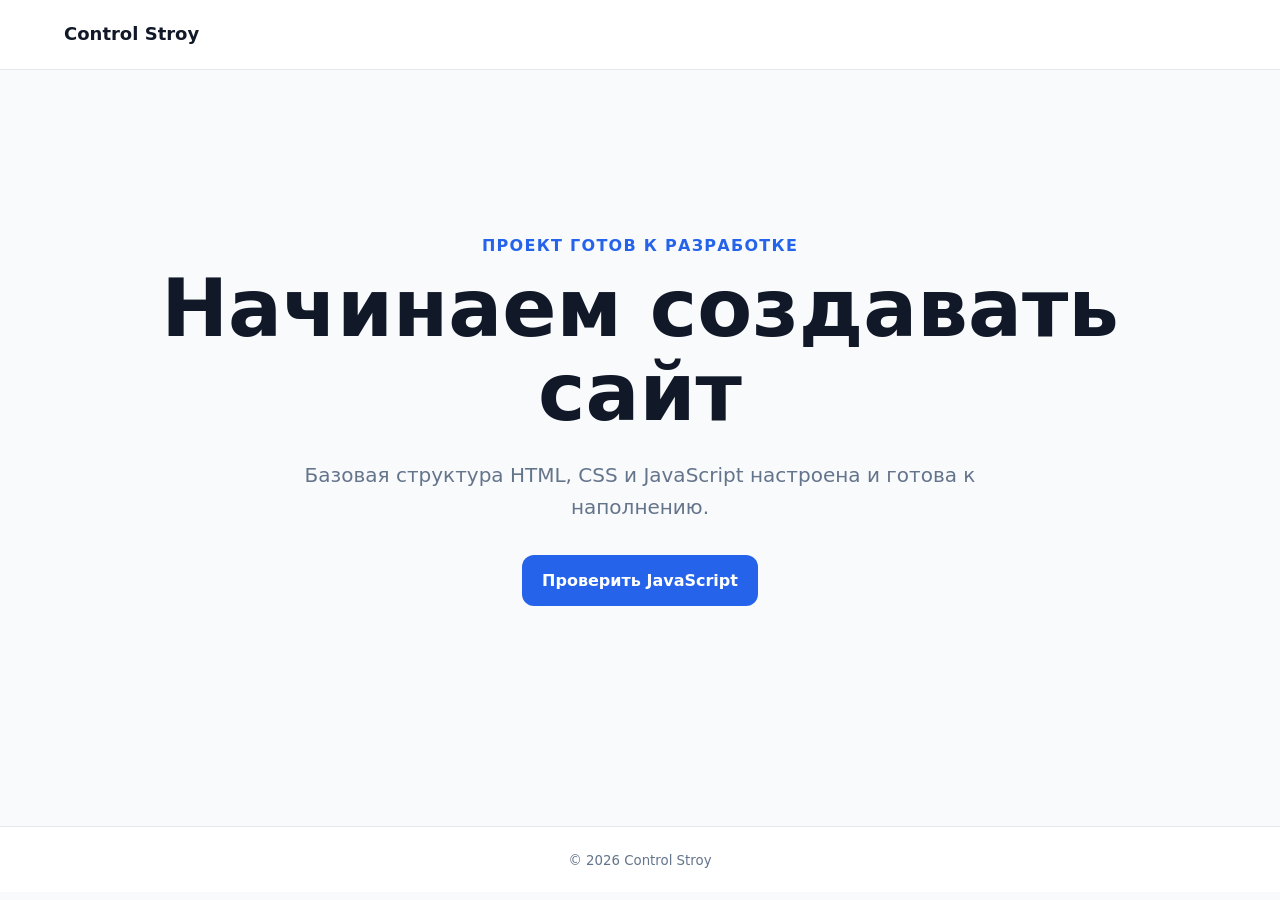
==== index.html @ c68ab1ec "zzz" ====
<!doctype html>
<html lang="ru">
  <head>
    <meta charset="UTF-8">
    <meta name="viewport" content="width=device-width, initial-scale=1.0">
    <meta name="description" content="Стартовая страница проекта Control Stroy">
    <meta name="theme-color" content="#111827">
    <title>Control Stroy</title>
    <link rel="icon" href="/assets/images/favicon.svg" type="image/svg+xml">
    <link rel="stylesheet" href="/assets/css/style.css">
    <script src="/assets/js/main.js" defer></script>
  </head>
  <body>
    <header class="site-header">
      <div class="container">
        <a class="logo" href="/" aria-label="Control Stroy — главная">Control Stroy</a>
      </div>
    </header>

    <main>
      <section class="hero">
        <div class="container">
          <p class="eyebrow">Проект готов к разработке</p>
          <h1>Начинаем создавать сайт</h1>
          <p class="hero__text">
            Базовая структура HTML, CSS и JavaScript настроена и готова к наполнению.
          </p>
          <button class="button" type="button" data-action="check">Проверить JavaScript</button>
          <p class="status" data-status aria-live="polite"></p>
        </div>
      </section>
    </main>

    <footer class="site-footer">
      <div class="container">
        <small>&copy; <span data-year></span> Control Stroy</small>
      </div>
    </footer>
  </body>
</html>
---- assets/css/style.css ----
:root {
  color-scheme: light;
  --color-bg: #f8fafc;
  --color-surface: #ffffff;
  --color-text: #111827;
  --color-muted: #64748b;
  --color-accent: #2563eb;
  --color-accent-hover: #1d4ed8;
  --container: 72rem;
  --radius: 0.75rem;
  font-family: Inter, system-ui, -apple-system, BlinkMacSystemFont, "Segoe UI", sans-serif;
  font-synthesis: none;
}

*,
*::before,
*::after {
  box-sizing: border-box;
}

html {
  scroll-behavior: smooth;
}

body {
  min-width: 20rem;
  min-height: 100vh;
  margin: 0;
  color: var(--color-text);
  background: var(--color-bg);
  line-height: 1.6;
}

a {
  color: inherit;
}

.container {
  width: min(100% - 2rem, var(--container));
  margin-inline: auto;
}

.site-header {
  padding-block: 1.25rem;
  background: var(--color-surface);
  border-bottom: 1px solid #e2e8f0;
}

.logo {
  font-size: 1.125rem;
  font-weight: 800;
  text-decoration: none;
}

.hero {
  display: grid;
  min-height: calc(100vh - 9rem);
  padding-block: 5rem;
  place-items: center;
  text-align: center;
}

.eyebrow {
  margin: 0 0 0.5rem;
  color: var(--color-accent);
  font-weight: 700;
  letter-spacing: 0.08em;
  text-transform: uppercase;
}

h1 {
  margin: 0;
  font-size: clamp(2.25rem, 7vw, 5rem);
  line-height: 1.05;
}

.hero__text {
  max-width: 42rem;
  margin: 1.5rem auto 2rem;
  color: var(--color-muted);
  font-size: clamp(1rem, 2vw, 1.25rem);
}

.button {
  display: inline-block;
  padding: 0.8rem 1.25rem;
  color: #fff;
  font: inherit;
  font-weight: 700;
  text-decoration: none;
  cursor: pointer;
  background: var(--color-accent);
  border: 0;
  border-radius: var(--radius);
  transition: background-color 160ms ease, transform 160ms ease;
}

.button:hover {
  background: var(--color-accent-hover);
  transform: translateY(-1px);
}

.button:focus-visible {
  outline: 3px solid #93c5fd;
  outline-offset: 3px;
}

.status {
  min-height: 1.5rem;
  color: var(--color-muted);
}

.site-footer {
  padding-block: 1.25rem;
  color: var(--color-muted);
  text-align: center;
  background: var(--color-surface);
  border-top: 1px solid #e2e8f0;
}

@media (prefers-reduced-motion: reduce) {
  html {
    scroll-behavior: auto;
  }

  *,
  *::before,
  *::after {
    transition-duration: 0.01ms !important;
  }
}
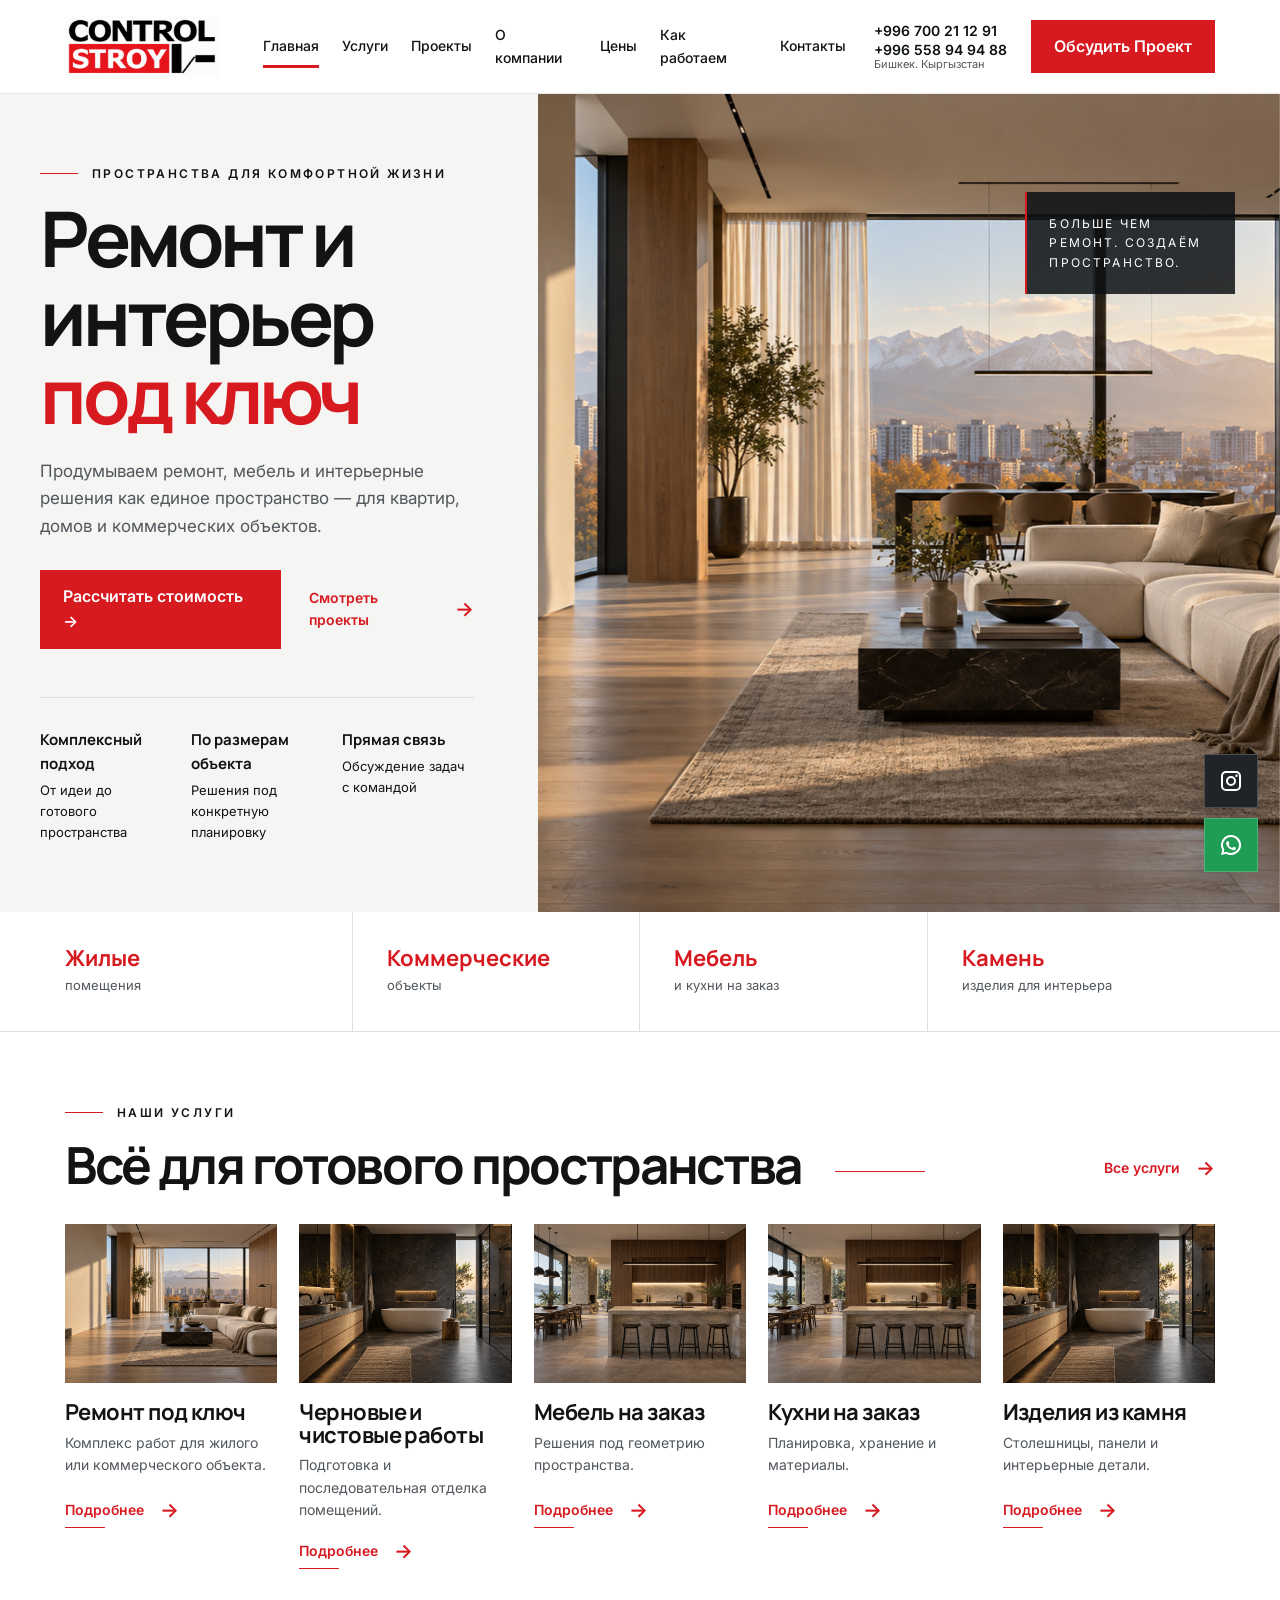
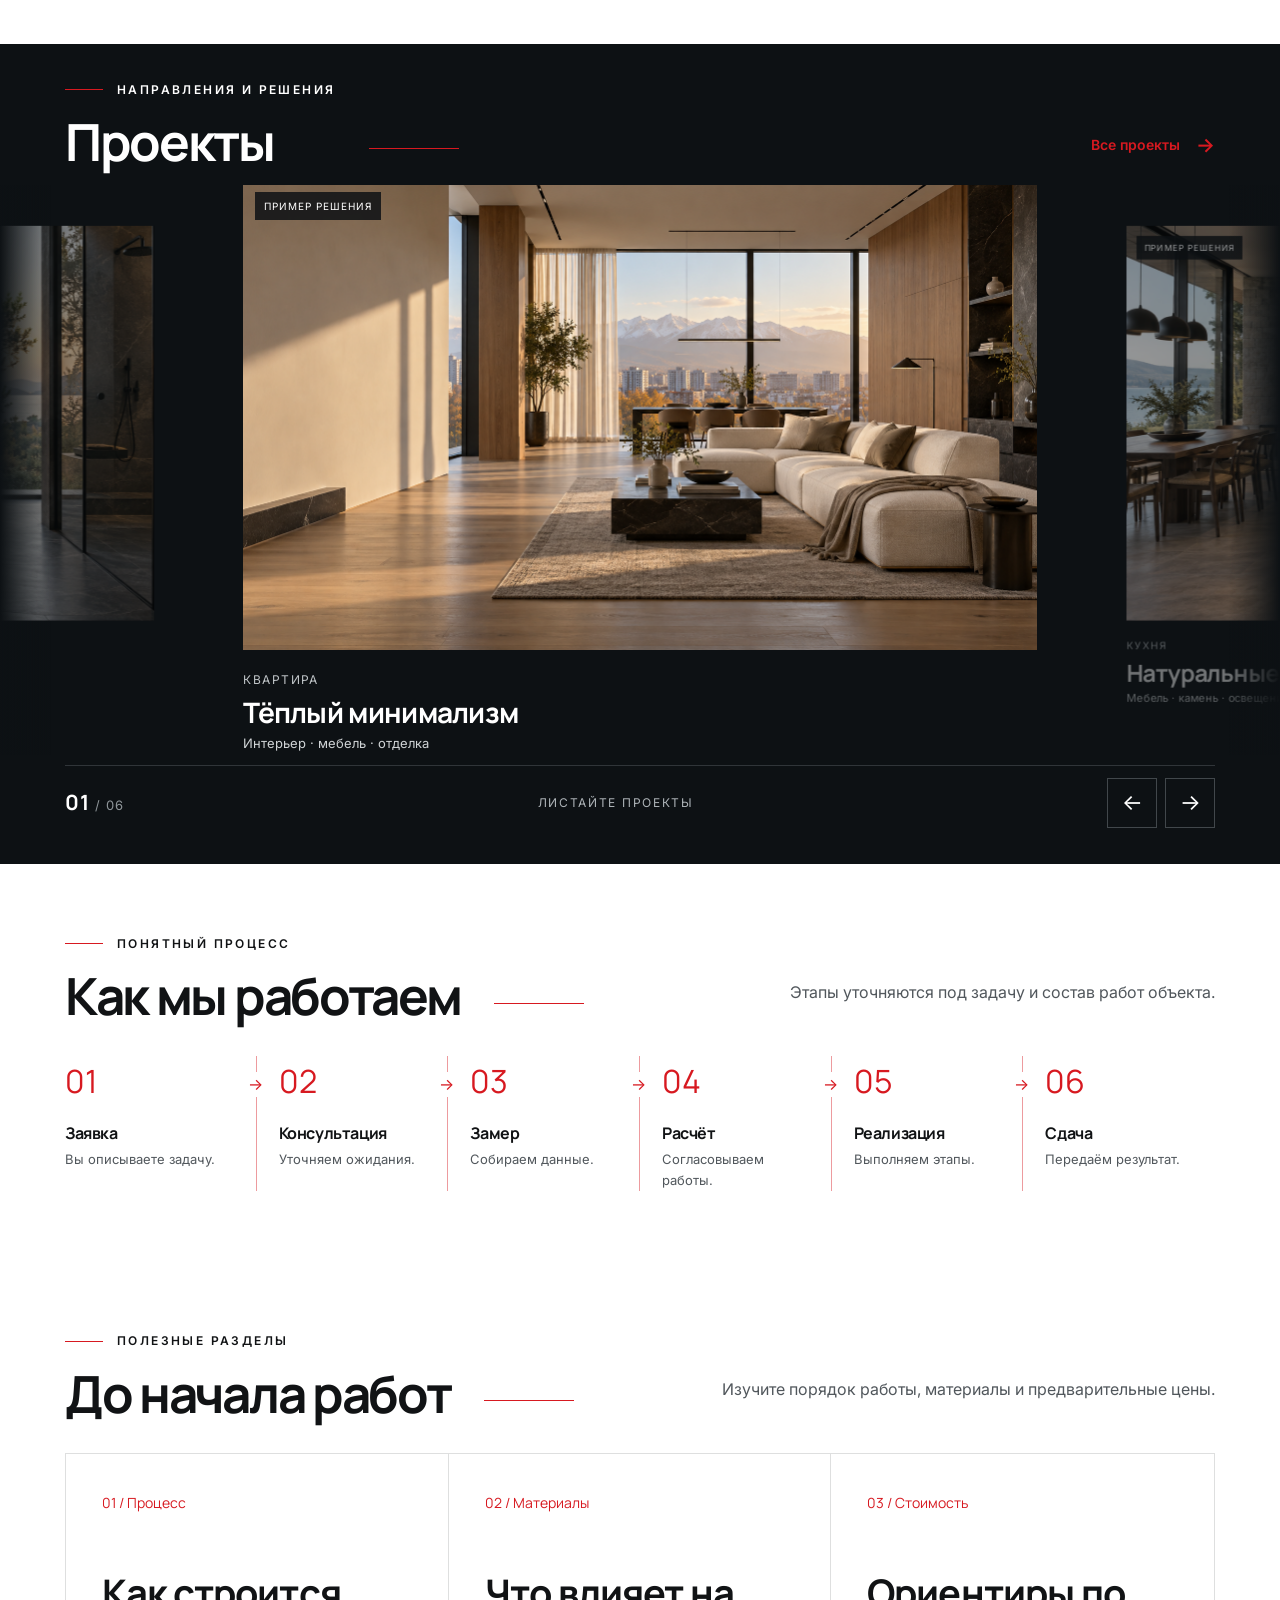
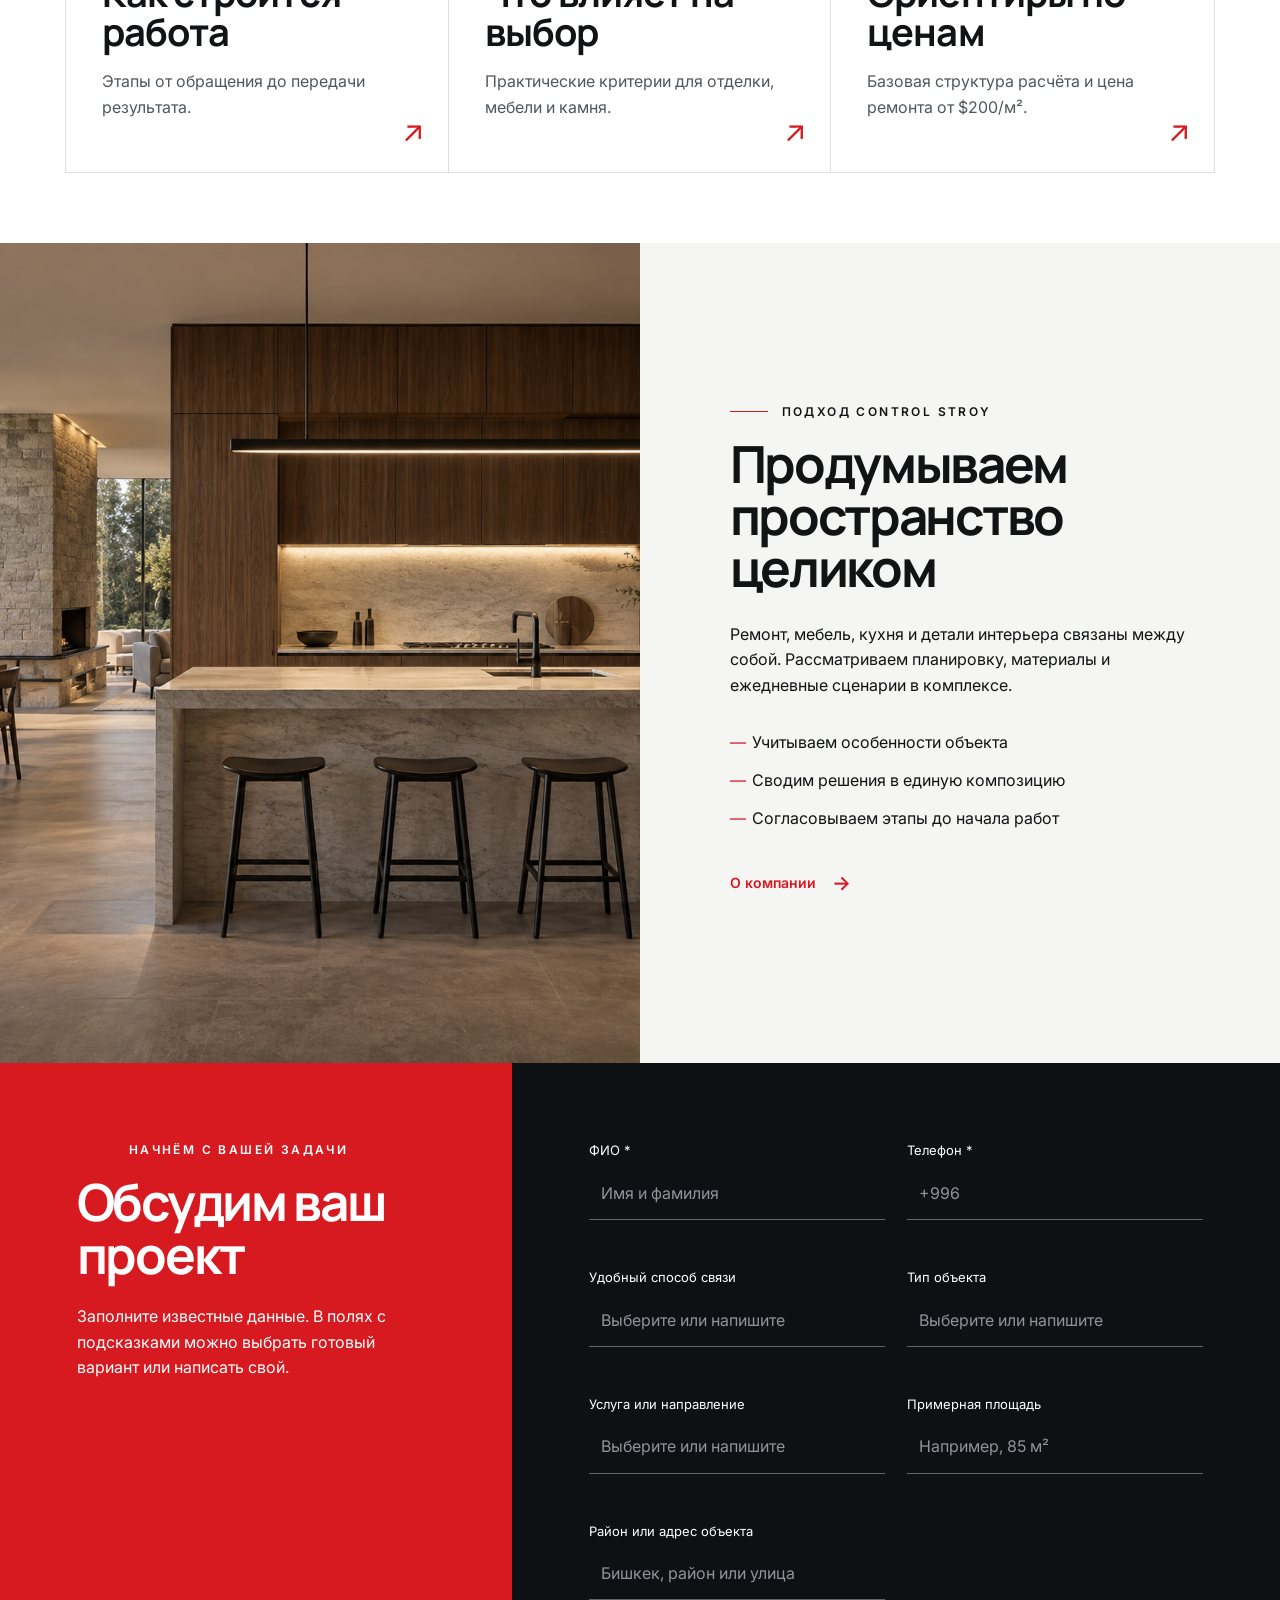
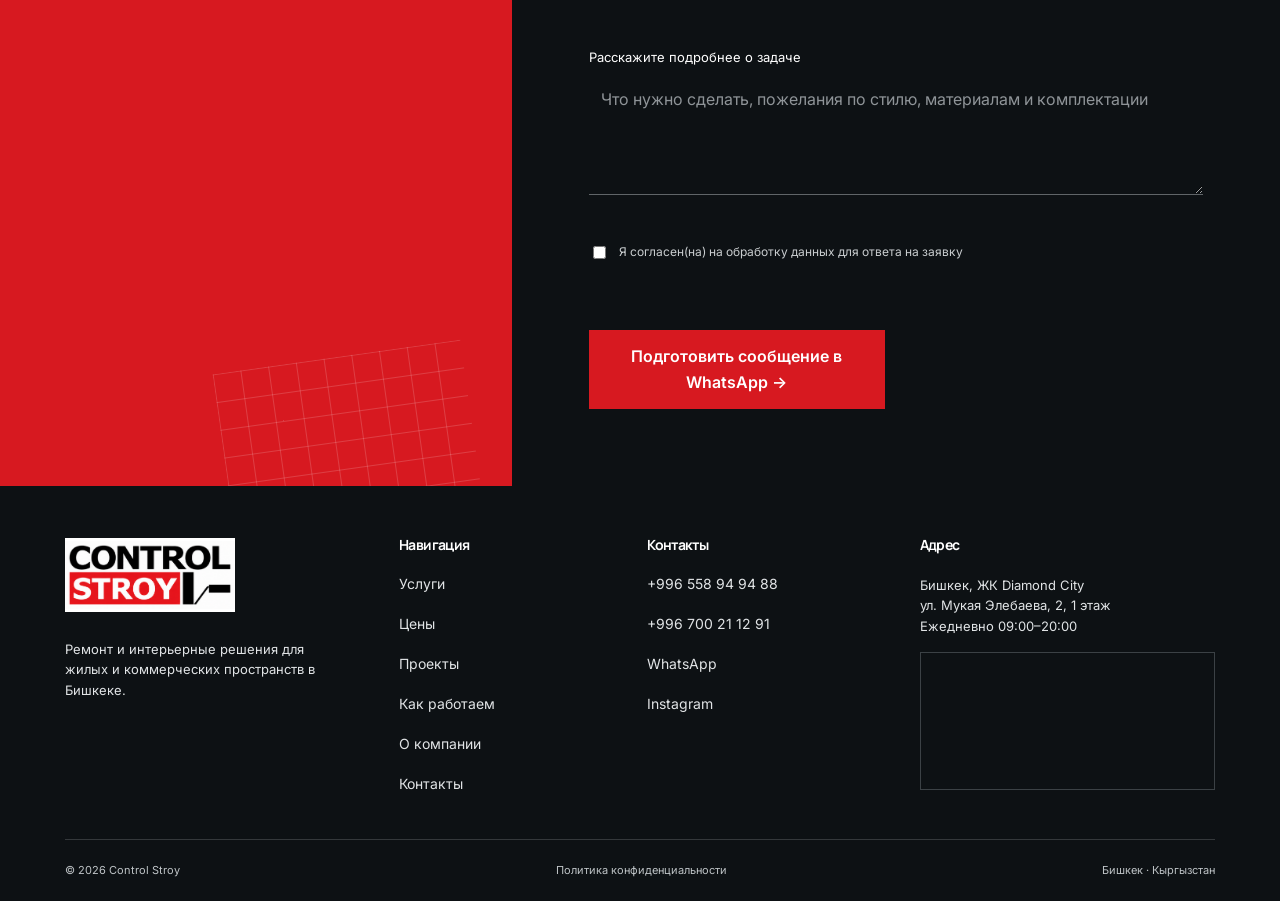
==== commit a6d8e6b0: "On deploy" ====
--- a/index.html
+++ b/index.html
@@ -1,40 +1,13 @@
-<!doctype html>
-<html lang="ru">
-  <head>
-    <meta charset="UTF-8">
-    <meta name="viewport" content="width=device-width, initial-scale=1.0">
-    <meta name="description" content="Стартовая страница проекта Control Stroy">
-    <meta name="theme-color" content="#111827">
-    <title>Control Stroy</title>
-    <link rel="icon" href="/assets/images/favicon.svg" type="image/svg+xml">
-    <link rel="stylesheet" href="/assets/css/style.css">
-    <script src="/assets/js/main.js" defer></script>
-  </head>
-  <body>
-    <header class="site-header">
-      <div class="container">
-        <a class="logo" href="/" aria-label="Control Stroy — главная">Control Stroy</a>
-      </div>
-    </header>
-
-    <main>
-      <section class="hero">
-        <div class="container">
-          <p class="eyebrow">Проект готов к разработке</p>
-          <h1>Начинаем создавать сайт</h1>
-          <p class="hero__text">
-            Базовая структура HTML, CSS и JavaScript настроена и готова к наполнению.
-          </p>
-          <button class="button" type="button" data-action="check">Проверить JavaScript</button>
-          <p class="status" data-status aria-live="polite"></p>
-        </div>
-      </section>
-    </main>
-
-    <footer class="site-footer">
-      <div class="container">
-        <small>&copy; <span data-year></span> Control Stroy</small>
-      </div>
-    </footer>
-  </body>
-</html>
+<!doctype html><html lang="ru"><head><meta charset="UTF-8"><meta name="viewport" content="width=device-width,initial-scale=1"><meta name="description" content="Ремонт квартир, домов и коммерческих помещений. Мебель, кухни и изделия из камня в Бишкеке."><meta property="og:title" content="Control Stroy — ремонт и интерьер в Бишкеке"><title>Control Stroy — ремонт квартир и помещений в Бишкеке</title><link rel="icon" href="assets/images/favicon.svg"><link rel="stylesheet" href="assets/css/style.css"><link rel="stylesheet" href="assets/css/enhancements.css"><script src="assets/js/main.js" defer></script><script src="assets/js/menu.js" defer></script><script src="assets/js/forms.js" defer></script><script type="application/ld+json">{"@context":"https://schema.org","@type":"HomeAndConstructionBusiness","name":"Control Stroy","telephone":"+996558949488","address":{"@type":"PostalAddress","streetAddress":"ул. Мукая Элебаева, 2, ЖК Diamond City, 1 этаж","addressLocality":"Бишкек","addressCountry":"KG"},"sameAs":["https://www.instagram.com/controlstroy.kg/"]}</script></head><body><a class="skip-link" href="#main">К содержанию</a>
+<header class="site-header" data-header><div class="container header-inner"><a class="brand" href="index.html" aria-label="Control Stroy — главная"><img src="assets/images/logo/control-stroy-logo.png" width="1735" height="691" alt="Control Stroy"></a><nav class="nav" id="main-nav" data-nav aria-label="Основная навигация"><ul class="nav__list"><li><a class="nav__link is-active" href="index.html">Главная</a></li><li><a class="nav__link" href="services.html">Услуги</a></li><li><a class="nav__link" href="projects.html">Проекты</a></li><li><a class="nav__link" href="about.html">О компании</a></li><li><a class="nav__link" href="contacts.html">Контакты</a></li></ul></nav><div class="header-actions"><a class="header-phone" href="tel:+996558949488">+996 558 94 94 88<small>Бишкек. Кыргызстан</small></a><a class="button" href="#estimate">Обсудить Проект</a><a class="mobile-call" href="tel:+996558949488" aria-label="Позвонить">☎</a><button class="menu-toggle" type="button" aria-expanded="false" aria-controls="main-nav" aria-label="Открыть меню" data-menu-toggle><span></span></button></div></div></header><div class="menu-backdrop" data-menu-backdrop></div>
+<main id="main"><section class="hero"><div class="hero__content"><p class="eyebrow">Пространства для комфортной жизни</p><h1>Ремонт и интерьер <span class="text-red">под ключ</span></h1><p class="hero__copy">Продумываем ремонт, мебель и интерьерные решения как единое пространство — для квартир, домов и коммерческих объектов.</p><div class="hero__actions"><a class="button" href="#estimate">Рассчитать стоимость →</a><a class="link-arrow" href="projects.html">Смотреть проекты</a></div><ul class="hero__benefits"><li><strong>Комплексный подход</strong>От идеи до готового пространства</li><li><strong>По размерам объекта</strong>Решения под конкретную планировку</li><li><strong>Прямая связь</strong>Обсуждение задач с командой</li></ul></div><div class="hero__visual"><img src="assets/images/generated/hero-interior.png" width="1536" height="1024" alt="Современный интерьер гостиной с панорамным видом"><p class="hero__note">Больше чем ремонт. Создаём пространство.</p></div></section>
+<section class="facts" aria-label="Направления работы"><div class="container facts__grid"><div class="fact"><strong>Жилые</strong><span>помещения</span></div><div class="fact"><strong>Коммерческие</strong><span>объекты</span></div><div class="fact"><strong>Мебель</strong><span>и кухни на заказ</span></div><div class="fact"><strong>Камень</strong><span>изделия для интерьера</span></div></div></section>
+<section class="section reveal"><div class="container"><div class="section-head"><div><p class="eyebrow">Наши услуги</p><h2>Всё для готового пространства</h2></div><span class="section-head__line"></span><a class="link-arrow" href="services.html">Все услуги</a></div><div class="cards">
+<article class="card"><div class="card__image"><img src="assets/images/generated/hero-interior.png" width="1536" height="1024" loading="lazy" alt="Готовая гостиная"></div><h3>Ремонт под ключ</h3><p>Комплекс работ для жилого или коммерческого объекта.</p><a class="link-arrow" href="services.html#turnkey">Подробнее</a></article><article class="card"><div class="card__image"><img src="assets/images/generated/bathroom.png" width="1456" height="1092" loading="lazy" alt="Отделка ванной"></div><h3>Черновые и чистовые работы</h3><p>Подготовка и последовательная отделка помещений.</p><a class="link-arrow" href="services.html#finishing">Подробнее</a></article><article class="card"><div class="card__image"><img src="assets/images/generated/kitchen.png" width="1456" height="1092" loading="lazy" alt="Встроенная мебель"></div><h3>Мебель на заказ</h3><p>Решения под геометрию пространства.</p><a class="link-arrow" href="services.html#furniture">Подробнее</a></article><article class="card"><div class="card__image"><img src="assets/images/generated/kitchen.png" width="1456" height="1092" loading="lazy" alt="Кухня из дерева и камня"></div><h3>Кухни на заказ</h3><p>Планировка, хранение и материалы.</p><a class="link-arrow" href="services.html#kitchens">Подробнее</a></article><article class="card"><div class="card__image"><img src="assets/images/generated/bathroom.png" width="1456" height="1092" loading="lazy" alt="Каменная отделка"></div><h3>Изделия из камня</h3><p>Столешницы, панели и интерьерные детали.</p><a class="link-arrow" href="services.html#stone">Подробнее</a></article></div></div></section>
+<section class="section section--dark reveal" id="projects-showcase"><div class="container"><div class="section-head"><div><p class="eyebrow">Направления и решения</p><h2>Проекты</h2></div><span class="section-head__line"></span><a class="link-arrow" href="projects.html">Все проекты</a></div><div class="projects-grid">
+<article class="project-card"><div class="project-card__image"><span class="demo-badge">Пример решения</span><img src="assets/images/generated/hero-interior.png" width="1536" height="1024" loading="lazy" alt="Демонстрационный интерьер квартиры"><a class="project-card__action" href="project.html">Смотреть проект</a></div><span class="project-card__type">Квартира</span><h3>Тёплый минимализм</h3><p>Интерьер · мебель · отделка</p></article><article class="project-card"><div class="project-card__image"><span class="demo-badge">Пример решения</span><img src="assets/images/generated/kitchen.png" width="1456" height="1092" loading="lazy" alt="Демонстрационный интерьер кухни"><a class="project-card__action" href="project.html">Смотреть проект</a></div><span class="project-card__type">Кухня</span><h3>Натуральные материалы</h3><p>Мебель · камень · освещение</p></article><article class="project-card"><div class="project-card__image"><span class="demo-badge">Пример решения</span><img src="assets/images/generated/bathroom.png" width="1456" height="1092" loading="lazy" alt="Демонстрационная ванная"><a class="project-card__action" href="project.html">Смотреть проект</a></div><span class="project-card__type">Частный дом</span><h3>Тёмный камень</h3><p>Отделка · сантехника · мебель</p></article><article class="project-card"><div class="project-card__image"><span class="demo-badge">Пример решения</span><img src="assets/images/generated/hero-interior.png" width="1536" height="1024" loading="lazy" alt="Демонстрационное общественное пространство"><a class="project-card__action" href="project.html">Смотреть проект</a></div><span class="project-card__type">Коммерческий объект</span><h3>Спокойная геометрия</h3><p>Ремонт · мебель · интерьер</p></article></div></div></section>
+<section class="section reveal"><div class="container"><div class="section-head"><div><p class="eyebrow">Понятный процесс</p><h2>Как мы работаем</h2></div><span class="section-head__line"></span><p class="section-head__copy">Этапы уточняются под задачу и состав работ объекта.</p></div><div class="steps"><article class="step"><span class="step__number">01</span><h3>Заявка</h3><p>Вы описываете задачу.</p></article><article class="step"><span class="step__number">02</span><h3>Консультация</h3><p>Уточняем ожидания.</p></article><article class="step"><span class="step__number">03</span><h3>Замер</h3><p>Собираем данные.</p></article><article class="step"><span class="step__number">04</span><h3>Расчёт</h3><p>Согласовываем работы.</p></article><article class="step"><span class="step__number">05</span><h3>Реализация</h3><p>Выполняем этапы.</p></article><article class="step"><span class="step__number">06</span><h3>Сдача</h3><p>Передаём результат.</p></article></div></div></section>
+<section class="split reveal"><div class="split__image"><img src="assets/images/generated/kitchen.png" width="1456" height="1092" loading="lazy" alt="Дерево и камень в интерьере"></div><div class="split__content"><p class="eyebrow">Подход Control Stroy</p><h2>Продумываем пространство целиком</h2><p>Ремонт, мебель, кухня и детали интерьера связаны между собой. Рассматриваем планировку, материалы и ежедневные сценарии в комплексе.</p><ul class="check-list"><li>Учитываем особенности объекта</li><li>Сводим решения в единую композицию</li><li>Согласовываем этапы до начала работ</li></ul><a class="link-arrow" href="about.html">О компании</a></div></section>
+<section class="cta-form" id="estimate"><div class="cta-form__intro"><p class="eyebrow">Начнём с вашей задачи</p><h2>Обсудим ваш проект</h2><p>Заполните известные данные. В полях с подсказками можно выбрать готовый вариант или написать свой.</p></div><div class="cta-form__body"><form class="form-grid form-grid--extended" data-lead-form novalidate><div class="field"><label for="name">ФИО *</label><input id="name" name="name" autocomplete="name" placeholder="Имя и фамилия" required><p class="field-error"></p></div><div class="field"><label for="phone">Телефон *</label><input id="phone" name="phone" type="tel" autocomplete="tel" placeholder="+996" required><p class="field-error"></p></div><div class="field"><label for="contactMethod">Удобный способ связи</label><input id="contactMethod" name="contactMethod" list="contact-methods" placeholder="Выберите или напишите"><p class="field-error"></p></div><div class="field"><label for="objectType">Тип объекта</label><input id="objectType" name="objectType" list="object-types" placeholder="Выберите или напишите"><p class="field-error"></p></div><div class="field"><label for="service">Услуга или направление</label><input id="service" name="service" list="service-options" placeholder="Выберите или напишите"><p class="field-error"></p></div><div class="field"><label for="area">Примерная площадь</label><input id="area" name="area" inputmode="decimal" placeholder="Например, 85 м²"><p class="field-error"></p></div><div class="field"><label for="address">Район или адрес объекта</label><input id="address" name="address" autocomplete="street-address" placeholder="Бишкек, район или улица"><p class="field-error"></p></div><div class="field field--full"><label for="message">Расскажите подробнее о задаче</label><textarea id="message" name="message" placeholder="Что нужно сделать, пожелания по стилю, материалам и комплектации"></textarea><p class="field-error"></p></div><datalist id="contact-methods"><option value="Телефон"><option value="WhatsApp"><option value="Telegram"></datalist><datalist id="object-types"><option value="Квартира"><option value="Частный дом"><option value="Офис"><option value="Магазин"><option value="Ресторан или кафе"><option value="Коммерческое помещение"><option value="Новостройка"><option value="Вторичное жильё"></datalist><datalist id="service-options"><option value="Ремонт под ключ"><option value="Дизайн интерьера"><option value="Черновые работы"><option value="Чистовая отделка"><option value="Инженерные работы"><option value="Электромонтажные работы"><option value="Сантехнические работы"><option value="Фасадные работы"><option value="Кровельные работы"><option value="Сварочные работы"><option value="Мебель на заказ"><option value="Кухня на заказ"><option value="Изделия из камня"><option value="Общестроительные работы"><option value="Консультация и расчёт"></datalist><label class="consent"><input type="checkbox" name="consent" required>Я согласен(на) на обработку данных для ответа на заявку</label><p class="form-status field--full" data-form-status aria-live="polite"></p><button class="button" type="submit">Подготовить сообщение в WhatsApp →</button></form></div></section></main>
+<footer class="site-footer"><div class="container"><div class="footer-grid"><div><a class="brand" href="index.html"><img src="assets/images/logo/control-stroy-logo.png" width="1735" height="691" alt="Control Stroy"></a><p class="footer-copy">Ремонт и интерьерные решения для жилых и коммерческих пространств.</p></div><div><h2 class="footer-title">Навигация</h2><ul class="footer-links"><li><a href="services.html">Услуги</a></li><li><a href="projects.html">Проекты</a></li><li><a href="about.html">О компании</a></li><li><a href="contacts.html">Контакты</a></li></ul></div><div><h2 class="footer-title">Контакты</h2><ul class="footer-links"><li><a href="tel:+996558949488">+996 558 94 94 88</a></li><li><a href="tel:+996700211291">+996 700 21 12 91</a></li><li><a href="https://wa.me/996558949488" target="_blank" rel="noopener noreferrer">WhatsApp</a></li><li><a href="https://www.instagram.com/controlstroy.kg/" target="_blank" rel="noopener noreferrer">Instagram</a></li></ul></div><div><h2 class="footer-title">Адрес</h2><p class="footer-copy">Бишкек, ЖК Diamond City<br>ул. Мукая Элебаева, 2, 1 этаж<br>Ежедневно 09:00–20:00</p></div></div><div class="footer-bottom"><span>© <span data-year></span> Control Stroy</span><a href="privacy.html">Политика конфиденциальности</a><span>Бишкек · Кыргызстан</span></div></div></footer>
+</body></html>
--- a/assets/css/style.css
+++ b/assets/css/style.css
@@ -1,131 +1,5 @@
-:root {
-  color-scheme: light;
-  --color-bg: #f8fafc;
-  --color-surface: #ffffff;
-  --color-text: #111827;
-  --color-muted: #64748b;
-  --color-accent: #2563eb;
-  --color-accent-hover: #1d4ed8;
-  --container: 72rem;
-  --radius: 0.75rem;
-  font-family: Inter, system-ui, -apple-system, BlinkMacSystemFont, "Segoe UI", sans-serif;
-  font-synthesis: none;
-}
-
-*,
-*::before,
-*::after {
-  box-sizing: border-box;
-}
-
-html {
-  scroll-behavior: smooth;
-}
-
-body {
-  min-width: 20rem;
-  min-height: 100vh;
-  margin: 0;
-  color: var(--color-text);
-  background: var(--color-bg);
-  line-height: 1.6;
-}
-
-a {
-  color: inherit;
-}
-
-.container {
-  width: min(100% - 2rem, var(--container));
-  margin-inline: auto;
-}
-
-.site-header {
-  padding-block: 1.25rem;
-  background: var(--color-surface);
-  border-bottom: 1px solid #e2e8f0;
-}
-
-.logo {
-  font-size: 1.125rem;
-  font-weight: 800;
-  text-decoration: none;
-}
-
-.hero {
-  display: grid;
-  min-height: calc(100vh - 9rem);
-  padding-block: 5rem;
-  place-items: center;
-  text-align: center;
-}
-
-.eyebrow {
-  margin: 0 0 0.5rem;
-  color: var(--color-accent);
-  font-weight: 700;
-  letter-spacing: 0.08em;
-  text-transform: uppercase;
-}
-
-h1 {
-  margin: 0;
-  font-size: clamp(2.25rem, 7vw, 5rem);
-  line-height: 1.05;
-}
-
-.hero__text {
-  max-width: 42rem;
-  margin: 1.5rem auto 2rem;
-  color: var(--color-muted);
-  font-size: clamp(1rem, 2vw, 1.25rem);
-}
-
-.button {
-  display: inline-block;
-  padding: 0.8rem 1.25rem;
-  color: #fff;
-  font: inherit;
-  font-weight: 700;
-  text-decoration: none;
-  cursor: pointer;
-  background: var(--color-accent);
-  border: 0;
-  border-radius: var(--radius);
-  transition: background-color 160ms ease, transform 160ms ease;
-}
-
-.button:hover {
-  background: var(--color-accent-hover);
-  transform: translateY(-1px);
-}
-
-.button:focus-visible {
-  outline: 3px solid #93c5fd;
-  outline-offset: 3px;
-}
-
-.status {
-  min-height: 1.5rem;
-  color: var(--color-muted);
-}
-
-.site-footer {
-  padding-block: 1.25rem;
-  color: var(--color-muted);
-  text-align: center;
-  background: var(--color-surface);
-  border-top: 1px solid #e2e8f0;
-}
-
-@media (prefers-reduced-motion: reduce) {
-  html {
-    scroll-behavior: auto;
-  }
-
-  *,
-  *::before,
-  *::after {
-    transition-duration: 0.01ms !important;
-  }
-}
+@import url('https://fonts.googleapis.com/css2?family=Inter:wght@400;500;600&family=Manrope:wght@600;700;800&display=swap');
+:root{--white:#fff;--off:#f5f5f3;--black:#0d1114;--graphite:#171b1f;--red:#d71920;--red-dark:#b9141a;--text:#111315;--muted:#6e7276;--border:#dedfdf;--container:min(1440px,calc(100% - 80px));--section:clamp(72px,8vw,132px);--head:82px;--font-title:'Manrope',Arial,sans-serif;--font-text:'Inter',Arial,sans-serif}*,*::before,*::after{box-sizing:border-box}html{scroll-behavior:smooth;scroll-padding-top:100px}body{margin:0;min-width:320px;color:var(--text);font-family:var(--font-text);line-height:1.6;background:var(--white);overflow-x:hidden}body.menu-open,body.modal-open{overflow:hidden}img{display:block;width:100%;height:auto}a{color:inherit;text-decoration:none}button,input,select,textarea{font:inherit}button{cursor:pointer}.container{width:var(--container);margin-inline:auto}.section{padding-block:var(--section)}.section--off{background:var(--off)}.section--dark{color:var(--white);background:var(--black)}.section-head{display:grid;grid-template-columns:auto 1fr auto;align-items:end;gap:34px;margin-bottom:44px}.section-head__line{width:90px;height:1px;margin-bottom:18px;background:var(--red)}.section-head__copy{max-width:560px;color:var(--muted)}.section--dark .section-head__copy{color:#a8adb1}.eyebrow{display:flex;align-items:center;gap:14px;margin:0 0 16px;font-size:12px;font-weight:600;letter-spacing:.2em;text-transform:uppercase}.eyebrow::before{content:'';width:38px;height:1px;background:var(--red)}h1,h2,h3,p{margin-top:0}h1,h2,h3{font-family:var(--font-title);line-height:1.02}h1{font-size:clamp(48px,6vw,86px);letter-spacing:-.055em}h2{margin-bottom:0;font-size:clamp(36px,4vw,58px);letter-spacing:-.045em}h3{font-size:22px;letter-spacing:-.025em}.lead{max-width:720px;color:var(--muted);font-size:clamp(17px,2vw,20px)}.text-red{color:var(--red)}.link-arrow{display:inline-flex;min-height:44px;align-items:center;gap:16px;color:var(--red);font-size:14px;font-weight:600}.link-arrow::after{content:'→';font-size:20px;transition:transform .2s}.link-arrow:hover::after{transform:translateX(5px)}.button{display:inline-flex;min-height:52px;padding:13px 22px;align-items:center;justify-content:center;gap:24px;color:var(--white);font-weight:600;background:var(--red);border:1px solid var(--red);border-radius:0;transition:background .2s,border-color .2s}.button:hover{background:var(--red-dark);border-color:var(--red-dark)}.button--dark{background:var(--black);border-color:var(--black)}.button--outline{color:var(--text);background:transparent;border-color:var(--text)}.button:focus-visible,a:focus-visible,input:focus-visible,select:focus-visible,textarea:focus-visible{outline:3px solid #f3a3a6;outline-offset:3px}.skip-link{position:fixed;z-index:1000;top:8px;left:8px;padding:10px 16px;color:#fff;background:var(--red);transform:translateY(-150%)}.skip-link:focus{transform:none}.site-header{position:relative;z-index:100;height:var(--head);background:#fff;border-bottom:1px solid transparent}.site-header.is-sticky{position:sticky;top:0;border-color:var(--border);box-shadow:0 8px 24px rgba(0,0,0,.04)}.header-inner{display:grid;height:100%;grid-template-columns:190px 1fr auto;align-items:center;gap:28px}.brand{display:inline-flex;width:max-content;align-items:center;gap:8px;font-family:var(--font-title);font-weight:800;line-height:.85}.brand__words{font-size:16px}.brand__words span{display:block}.brand__words span:last-child{margin-top:3px;padding:2px 4px;color:#fff;background:var(--red)}.brand__mark{font-size:22px}.nav{justify-self:center}.nav__list{display:flex;margin:0;padding:0;gap:34px;list-style:none}.nav__link{position:relative;display:flex;min-height:44px;align-items:center;font-size:14px}.nav__link::after{position:absolute;right:0;bottom:0;left:0;height:2px;content:'';background:var(--red);transform:scaleX(0);transition:transform .2s}.nav__link:hover::after,.nav__link.is-active::after{transform:scaleX(1)}.header-actions{display:flex;align-items:center;gap:24px}.header-phone{font-weight:600;line-height:1.2}.header-phone small{display:block;color:var(--muted);font-size:11px;font-weight:400}.menu-toggle,.mobile-call{display:none;width:46px;height:46px;padding:0;place-items:center;background:#fff;border:1px solid var(--border)}.menu-toggle span,.menu-toggle span::before,.menu-toggle span::after{display:block;width:20px;height:2px;background:var(--black);content:'';transition:.2s}.menu-toggle span::before{transform:translateY(-6px)}.menu-toggle span::after{transform:translateY(4px)}.menu-backdrop{display:none}.hero{display:grid;min-height:720px;grid-template-columns:42% 58%;background:var(--off)}.hero__content{display:flex;padding:70px max(40px,calc((100vw - 1440px)/2));padding-right:clamp(34px,5vw,84px);flex-direction:column;justify-content:center}.hero h1{max-width:710px;margin-bottom:24px}.hero__copy{max-width:600px;margin-bottom:30px;color:var(--muted);font-size:17px}.hero__actions{display:flex;align-items:center;gap:28px}.hero__visual{position:relative;min-height:620px;overflow:hidden}.hero__visual img{height:100%;object-fit:cover}.hero__note{position:absolute;top:12%;right:6%;max-width:210px;padding:22px;color:#fff;font-size:12px;letter-spacing:.18em;text-transform:uppercase;background:rgba(13,17,20,.85);border-left:2px solid var(--red)}.hero__benefits{display:grid;margin:48px 0 0;padding:30px 0 0;grid-template-columns:repeat(3,1fr);gap:20px;border-top:1px solid var(--border);list-style:none}.hero__benefits li{font-size:13px}.hero__benefits strong{display:block;margin-bottom:4px;font-family:var(--font-title);font-size:15px}.facts{border-bottom:1px solid var(--border)}.facts__grid{display:grid;grid-template-columns:repeat(4,1fr)}.fact{padding:34px;border-right:1px solid var(--border)}.fact:first-child{padding-left:0}.fact:last-child{border:0}.fact strong{display:block;color:var(--red);font-family:var(--font-title);font-size:22px;line-height:1.15}.fact span{color:var(--muted);font-size:13px}.cards{display:grid;grid-template-columns:repeat(5,1fr);gap:22px}.card__image{aspect-ratio:4/3;margin-bottom:18px;overflow:hidden;background:#ddd}.card__image img{height:100%;object-fit:cover;transition:transform .35s}.card:hover .card__image img{transform:scale(1.03)}.card h3{margin-bottom:8px}.card p{min-height:48px;margin-bottom:8px;color:var(--muted);font-size:14px}.card .link-arrow{position:relative}.card .link-arrow::before{position:absolute;right:0;bottom:4px;left:0;height:1px;content:'';background:var(--red);transform:scaleX(.35);transform-origin:left;transition:transform .25s}.card:hover .link-arrow::before{transform:scaleX(1)}.projects-grid{display:grid;grid-template-columns:1.3fr repeat(3,1fr);gap:18px}.project-card{position:relative}.project-card__image{position:relative;aspect-ratio:4/3;margin-bottom:16px;overflow:hidden;background:#2b2f32}.project-card__image img{height:100%;object-fit:cover;transition:filter .25s,transform .4s}.project-card__action{position:absolute;inset:50% auto auto 50%;min-height:44px;padding:10px 14px;color:#fff;background:var(--red);opacity:0;transform:translate(-50%,-40%);transition:.25s}.project-card:hover img{filter:brightness(.62);transform:scale(1.025)}.project-card:hover .project-card__action{opacity:1;transform:translate(-50%,-50%)}.project-card__type{color:#9da2a6;font-size:12px;text-transform:uppercase;letter-spacing:.12em}.project-card h3{margin:6px 0}.project-card p{margin:0;color:#aeb3b6;font-size:13px}.demo-badge{position:absolute;z-index:2;top:12px;left:12px;padding:6px 9px;color:#fff;font-size:10px;letter-spacing:.1em;text-transform:uppercase;background:rgba(13,17,20,.85)}.steps{display:grid;grid-template-columns:repeat(6,1fr);gap:0}.step{position:relative;padding:0 22px;border-right:1px solid #ed9b9e}.step:first-child{padding-left:0}.step:last-child{border:0}.step:not(:last-child)::after{position:absolute;top:16px;right:-7px;content:'→';color:var(--red);background:#fff}.step__number{display:block;margin-bottom:18px;color:var(--red);font-family:var(--font-title);font-size:32px}.step h3{margin-bottom:8px;font-size:16px}.step p{margin:0;color:var(--muted);font-size:13px}.split{display:grid;grid-template-columns:1fr 1fr;align-items:stretch}.split__image{min-height:570px}.split__image img{height:100%;object-fit:cover}.split__content{display:flex;padding:clamp(42px,7vw,100px);flex-direction:column;justify-content:center;background:var(--off)}.split__content h2{margin-bottom:28px}.check-list{display:grid;margin:16px 0 30px;padding:0;gap:12px;list-style:none}.check-list li{padding-left:22px;position:relative}.check-list li::before{position:absolute;left:0;color:var(--red);content:'—'}.cta-form{display:grid;grid-template-columns:40% 60%;color:#fff;background:var(--black)}.cta-form__intro{padding:clamp(42px,6vw,86px);background:var(--red)}.cta-form__intro h2{margin-bottom:24px}.cta-form__intro p{max-width:420px}.cta-form__body{padding:clamp(42px,6vw,86px)}.form-grid{display:grid;grid-template-columns:repeat(2,1fr);gap:22px}.field{display:grid;gap:7px}.field--full{grid-column:1/-1}.field label{font-size:13px}.field input,.field select,.field textarea{width:100%;min-height:52px;padding:12px;color:#fff;background:transparent;border:0;border-bottom:1px solid #606568;border-radius:0}.field select option{color:#111}.field textarea{min-height:88px;resize:vertical}.field-error{min-height:18px;margin:0;color:#ffb5b8;font-size:12px}.consent{display:flex;grid-column:1/-1;align-items:flex-start;gap:10px;color:#c9cdcf;font-size:12px}.consent input{margin-top:4px}.form-status{min-height:24px;margin:0;color:#fff}.form-grid .button{justify-self:start}.site-footer{padding:66px 0 24px;color:#c3c7ca;background:var(--black)}.footer-grid{display:grid;grid-template-columns:1.3fr repeat(3,1fr);gap:50px;padding-bottom:48px}.site-footer .brand{color:#fff}.footer-copy{max-width:250px;margin-top:22px;font-size:13px}.footer-title{margin-bottom:16px;color:#fff;font-family:var(--font-title);font-size:14px}.footer-links{display:grid;margin:0;padding:0;gap:8px;list-style:none;font-size:13px}.footer-links a:hover{color:#fff}.footer-bottom{display:flex;padding-top:22px;justify-content:space-between;gap:20px;font-size:11px;border-top:1px solid #34383b}.page-hero{padding:70px 0 90px;background:var(--off)}.breadcrumbs{display:flex;margin:0 0 52px;padding:0;gap:10px;color:var(--muted);font-size:12px;list-style:none}.breadcrumbs li+li::before{margin-right:10px;content:'/'}.page-hero h1{margin-bottom:24px}.page-hero__grid{display:grid;grid-template-columns:1fr 1fr;align-items:end;gap:70px}.page-hero__image{aspect-ratio:16/7;margin-top:60px;overflow:hidden}.page-hero__image img{height:100%;object-fit:cover}.service-row{display:grid;grid-template-columns:1fr 1fr;align-items:center;gap:clamp(40px,7vw,110px);padding-block:62px;border-bottom:1px solid var(--border)}.service-row:nth-child(even) .service-row__image{order:2}.service-row__image{aspect-ratio:4/3;overflow:hidden}.service-row__image img{height:100%;object-fit:cover}.service-row__content h2{margin-bottom:22px;font-size:clamp(32px,4vw,50px)}.service-meta{display:grid;grid-template-columns:1fr 1fr;margin:24px 0;gap:28px}.service-meta h3{font-size:14px}.service-meta ul{margin:0;padding-left:18px;color:var(--muted);font-size:14px}.price-placeholder{display:none}.accordion{border-top:1px solid var(--border)}.accordion__item{border-bottom:1px solid var(--border)}.accordion__button{display:flex;width:100%;min-height:74px;padding:18px 0;align-items:center;justify-content:space-between;text-align:left;background:none;border:0}.accordion__button span:first-child{font-family:var(--font-title);font-size:18px}.accordion__icon{color:var(--red);font-size:24px}.accordion__panel{padding:0 48px 24px 0;color:var(--muted)}.filters{display:flex;margin-bottom:42px;flex-wrap:wrap;gap:8px}.filter-button{min-height:44px;padding:9px 15px;background:#fff;border:1px solid var(--border)}.filter-button.is-active,.filter-button:hover{color:#fff;background:var(--red);border-color:var(--red)}.catalog{display:grid;grid-template-columns:repeat(3,1fr);gap:44px 22px}.catalog .project-card__image{aspect-ratio:4/3}.catalog .project-card{color:var(--text)}.catalog .project-card p{color:var(--muted)}.catalog .project-card.is-hidden{display:none}.project-detail-hero{position:relative;min-height:72vh;color:#fff;background:#111}.project-detail-hero img{position:absolute;inset:0;height:100%;object-fit:cover;filter:brightness(.55)}.project-detail-hero__content{position:relative;z-index:1;display:flex;min-height:72vh;padding-block:80px;flex-direction:column;justify-content:flex-end}.project-meta{display:flex;flex-wrap:wrap;gap:24px;color:#ddd}.project-copy{display:grid;grid-template-columns:1fr 1.4fr;gap:90px}.project-copy h2{font-size:clamp(34px,4vw,52px)}.project-copy__body{color:var(--muted)}.gallery{display:grid;grid-template-columns:1.3fr 1fr 1fr;gap:14px}.gallery img{height:420px;object-fit:cover}.project-nav{display:flex;padding-top:50px;justify-content:space-between;border-top:1px solid var(--border)}.values{display:grid;grid-template-columns:repeat(3,1fr);gap:1px;background:var(--border)}.value{padding:38px;background:#fff}.value__number{display:block;margin-bottom:42px;color:var(--red);font-family:var(--font-title);font-size:30px}.value p{color:var(--muted)}.about-story{display:grid;grid-template-columns:1fr 1fr;gap:80px}.about-story__text{font-size:18px}.contact-grid{display:grid;grid-template-columns:1fr 1.2fr;gap:80px}.contact-actions{display:grid;margin:36px 0;gap:12px}.contact-action{display:flex;min-height:64px;padding:12px 16px;align-items:center;justify-content:space-between;border:1px solid var(--border)}.contact-action:hover{color:#fff;background:var(--red);border-color:var(--red)}.map-placeholder{display:grid;min-height:420px;padding:40px;place-items:center;text-align:center;background:#e9e9e6;border:1px solid var(--border)}.legal{max-width:920px}.legal h2{margin:50px 0 18px;font-size:28px}.legal p,.legal li{color:var(--muted)}.modal{position:fixed;z-index:500;inset:0;display:grid;padding:20px;place-items:center;background:rgba(0,0,0,.7)}.modal[hidden]{display:none}.modal__dialog{position:relative;width:min(680px,100%);max-height:90vh;padding:42px;color:#fff;background:var(--black);overflow:auto}.modal__close{position:absolute;top:14px;right:14px;width:44px;height:44px;color:#fff;background:transparent;border:1px solid #555;font-size:24px}.reveal{opacity:0;transform:translateY(20px);transition:opacity .6s,transform .6s}.reveal.is-visible{opacity:1;transform:none}
+@media(max-width:1099px){:root{--container:min(100% - 48px,920px)}.header-inner{grid-template-columns:1fr auto}.nav,.header-actions .button{display:none}.header-actions{gap:8px}.mobile-call,.menu-toggle{display:grid}.nav.is-open{position:fixed;z-index:102;top:var(--head);right:0;display:block;width:min(420px,88vw);height:calc(100vh - var(--head));padding:30px;background:#fff}.nav.is-open .nav__list{flex-direction:column;gap:5px}.nav.is-open .nav__link{font-family:var(--font-title);font-size:24px}.menu-backdrop.is-open{position:fixed;z-index:101;inset:var(--head) 0 0;display:block;background:rgba(0,0,0,.55)}.hero{min-height:auto;grid-template-columns:1fr}.hero__content{padding:72px var(--container)}.hero__visual{min-height:560px}.cards{grid-template-columns:repeat(3,1fr)}.projects-grid{grid-template-columns:repeat(2,1fr)}.steps{grid-template-columns:repeat(3,1fr);gap:38px 0}.step:nth-child(3){border:0}.catalog{grid-template-columns:repeat(2,1fr)}}
+@media(max-width:767px){:root{--container:calc(100% - 32px);--head:70px;--section:76px}.site-header{height:var(--head)}.header-phone{display:none}.brand__words{font-size:14px}.section-head{grid-template-columns:1fr;gap:14px;margin-bottom:30px}.section-head__line{display:none}.hero__content{padding:56px 16px}.hero h1{font-size:clamp(42px,14vw,64px)}.hero__actions{align-items:flex-start;flex-direction:column;gap:10px}.hero__benefits{grid-template-columns:1fr;margin-top:34px}.hero__visual{min-height:420px}.hero__note{top:auto;right:16px;bottom:16px;left:16px;max-width:none}.facts__grid{grid-template-columns:1fr 1fr}.fact,.fact:first-child{padding:24px 16px}.fact:nth-child(2){border-right:0}.fact:nth-child(-n+2){border-bottom:1px solid var(--border)}.cards{grid-template-columns:1fr}.card p{min-height:0}.projects-grid,.catalog{grid-template-columns:1fr}.steps{grid-template-columns:1fr}.step,.step:first-child{padding:0 0 28px 60px;border-right:0;border-bottom:1px solid #ed9b9e}.step:not(:last-child)::after{top:auto;right:auto;bottom:-9px;left:21px;transform:rotate(90deg)}.step__number{position:absolute;left:0}.split,.cta-form,.page-hero__grid,.service-row,.project-copy,.about-story,.contact-grid{grid-template-columns:1fr}.split__image{min-height:360px}.split__content{padding:50px 16px}.cta-form__intro,.cta-form__body{padding:50px 16px}.form-grid{grid-template-columns:1fr}.page-hero{padding:48px 0 68px}.breadcrumbs{margin-bottom:34px}.page-hero__image{aspect-ratio:4/3;margin-top:36px}.service-row{gap:28px;padding-block:44px}.service-row:nth-child(even) .service-row__image{order:0}.service-meta{grid-template-columns:1fr}.gallery{grid-template-columns:1fr}.gallery img{height:300px}.values{grid-template-columns:1fr}.footer-grid{grid-template-columns:1fr 1fr}.footer-grid>div:first-child{grid-column:1/-1}.footer-bottom{flex-direction:column}.modal__dialog{padding:50px 20px 24px}}
+@media(max-width:420px){.footer-grid{grid-template-columns:1fr}.footer-grid>div:first-child{grid-column:auto}.facts__grid{grid-template-columns:1fr}.fact,.fact:first-child{border-right:0;border-bottom:1px solid var(--border)}}@media(prefers-reduced-motion:reduce){html{scroll-behavior:auto}*,*::before,*::after{scroll-behavior:auto;transition:none}.reveal{opacity:1;transform:none}}
--- a/assets/css/enhancements.css
+++ b/assets/css/enhancements.css
@@ -0,0 +1,576 @@
+/* Expanded site system */
+.floating-socials {
+  position: fixed;
+  z-index: 90;
+  right: 22px;
+  bottom: 28px;
+  display: grid;
+  gap: 10px;
+}
+
+.floating-socials__link {
+  position: relative;
+  display: grid;
+  width: 54px;
+  height: 54px;
+  place-items: center;
+  color: #fff;
+  background: var(--black);
+  border: 1px solid rgba(255, 255, 255, .2);
+  box-shadow: 0 10px 30px rgba(0, 0, 0, .18);
+  transition: background-color .2s, transform .2s;
+}
+
+.floating-socials__link:first-child { background: #202428; }
+.floating-socials__link:last-child { background: #1f9d55; }
+.floating-socials__link:hover { transform: translateX(-4px); background: var(--red); }
+.floating-socials__link svg { width: 24px; height: 24px; fill: currentColor; }
+.floating-socials__label {
+  position: absolute;
+  right: 66px;
+  padding: 7px 10px;
+  color: #fff;
+  font-size: 12px;
+  white-space: nowrap;
+  pointer-events: none;
+  background: var(--black);
+  opacity: 0;
+  transform: translateX(5px);
+  transition: opacity .2s, transform .2s;
+}
+.floating-socials__link:hover .floating-socials__label,
+.floating-socials__link:focus-visible .floating-socials__label { opacity: 1; transform: none; }
+
+.nav__list { gap: clamp(16px, 1.8vw, 34px); }
+.nav__cta-item { display: none; }
+.header-inner { grid-template-columns: 170px 1fr auto; }
+.error-page { min-height: calc(100svh - var(--head)); display: grid; place-items: center; }
+
+@media (max-width: 1279px) and (min-width: 1100px) {
+  .header-actions .button { display: none; }
+}
+
+@media (min-width: 768px) and (max-width: 1099px) {
+  :root { --container: min(100% - 98px, 920px); }
+  .hero__content { padding-inline: 49px; }
+}
+
+.resource-grid { display: grid; grid-template-columns: repeat(3, 1fr); border: 1px solid var(--border); }
+.resource-card { position: relative; min-height: 360px; padding: 36px; overflow: hidden; border-right: 1px solid var(--border); }
+.resource-card:last-child { border-right: 0; }
+.resource-card__number { color: var(--red); font-family: var(--font-title); font-size: 14px; }
+.resource-card h3 { max-width: 300px; margin: 90px 0 18px; font-size: clamp(26px, 3vw, 38px); }
+.resource-card p { max-width: 330px; color: var(--muted); }
+.resource-card::after { position: absolute; right: 24px; bottom: 18px; color: var(--red); content: '↗'; font-size: 30px; transition: transform .2s; }
+.resource-card:hover { color: #fff; background: var(--black); }
+.resource-card:hover p { color: #b8bdc1; }
+.resource-card:hover::after { transform: translate(4px, -4px); }
+
+.intro-band { color: #fff; background: var(--graphite); }
+.intro-band__grid { display: grid; grid-template-columns: .7fr 1.3fr; gap: 80px; align-items: start; }
+.intro-band__copy { color: #c1c5c8; font-size: 18px; }
+.intro-band__copy p:last-child { margin-bottom: 0; }
+
+.timeline { display: grid; gap: 0; counter-reset: timeline; }
+.timeline-item { display: grid; grid-template-columns: 160px 1fr 1fr; gap: 40px; padding: 42px 0; border-top: 1px solid var(--border); counter-increment: timeline; }
+.timeline-item::before { content: '0' counter(timeline); color: var(--red); font-family: var(--font-title); font-size: 38px; }
+.timeline-item h2 { font-size: clamp(28px, 3vw, 42px); }
+.timeline-item__details { color: var(--muted); }
+.timeline-item__details ul { padding-left: 18px; }
+
+.document-list { display: grid; grid-template-columns: repeat(2, 1fr); gap: 1px; background: var(--border); border: 1px solid var(--border); }
+.document-item { padding: 28px; background: #fff; }
+.document-item strong { display: block; margin-bottom: 8px; font-family: var(--font-title); }
+.document-item span { color: var(--muted); font-size: 14px; }
+
+.materials-grid { display: grid; grid-template-columns: repeat(2, 1fr); gap: 24px; }
+.material-card { display: grid; min-height: 430px; padding: 40px; align-content: space-between; color: #fff; background: var(--graphite); }
+.material-card:nth-child(2), .material-card:nth-child(3) { color: var(--text); background: var(--off); border: 1px solid var(--border); }
+.material-card__index { color: var(--red); font-family: var(--font-title); }
+.material-card h2 { max-width: 460px; font-size: clamp(34px, 4vw, 56px); }
+.material-card p { max-width: 480px; margin-bottom: 0; color: #adb2b5; }
+.material-card:nth-child(2) p, .material-card:nth-child(3) p { color: var(--muted); }
+
+.comparison { width: 100%; border-collapse: collapse; }
+.comparison th, .comparison td { padding: 20px 18px; text-align: left; border-bottom: 1px solid var(--border); }
+.comparison th { font-family: var(--font-title); font-size: 14px; }
+.comparison td { color: var(--muted); }
+.table-wrap { overflow-x: auto; }
+
+.faq-categories { display: grid; grid-template-columns: 260px 1fr; gap: 80px; }
+.faq-aside { position: sticky; top: 110px; align-self: start; }
+.faq-aside a { display: block; padding: 12px 0; color: var(--muted); border-bottom: 1px solid var(--border); }
+.faq-aside a:hover { color: var(--red); }
+.faq-group { margin-bottom: 70px; }
+.faq-group h2 { margin-bottom: 28px; font-size: clamp(30px, 4vw, 46px); }
+
+.section-cta { display: grid; grid-template-columns: 1.3fr auto; gap: 40px; align-items: center; padding: 48px; color: #fff; background: var(--red); }
+.section-cta h2 { max-width: 820px; }
+.section-cta .button { color: var(--text); background: #fff; border-color: #fff; }
+
+@media (max-width: 1099px) {
+  .resource-grid { grid-template-columns: 1fr; }
+  .resource-card { min-height: 260px; border-right: 0; border-bottom: 1px solid var(--border); }
+  .resource-card:last-child { border-bottom: 0; }
+  .resource-card h3 { margin-top: 48px; }
+  .intro-band__grid, .faq-categories { grid-template-columns: 1fr; gap: 40px; }
+  .faq-aside { position: static; }
+  .timeline-item { grid-template-columns: 100px 1fr; }
+  .timeline-item__details { grid-column: 2; }
+}
+
+@media (max-width: 767px) {
+  :root { --container: calc(100% - 32px); }
+  .header-phones { display: none; }
+  .floating-socials { right: 12px; bottom: 16px; }
+  .floating-socials__link { width: 48px; height: 48px; }
+  .floating-socials__label { display: none; }
+  .materials-grid, .document-list { grid-template-columns: 1fr; }
+  .material-card { min-height: 340px; padding: 28px; }
+  .timeline-item { grid-template-columns: 58px 1fr; gap: 14px; padding: 32px 0; }
+  .timeline-item::before { font-size: 26px; }
+  .section-cta { grid-template-columns: 1fr; padding: 32px 24px; }
+}
+
+@media (prefers-reduced-motion: reduce) {
+  .floating-socials__link, .floating-socials__label { transition: none; }
+}
+
+/* Professional density, contrast and motion pass */
+:root {
+  --section: clamp(58px, 5.5vw, 92px);
+  --head: 94px;
+  --muted: #51575c;
+  --container: min(1440px, calc(100% - 130px));
+}
+
+body { font-size: 16px; }
+.site-header {
+  position: sticky;
+  top: 0;
+  height: var(--head);
+  background: #fff;
+  border-bottom-color: rgba(17, 19, 21, .1);
+  -webkit-backdrop-filter: none;
+  backdrop-filter: none;
+  transition: height .25s, background-color .25s, box-shadow .25s;
+}
+.site-header.is-sticky {
+  position: sticky;
+  height: 80px;
+  background: #fff;
+  box-shadow: 0 12px 36px rgba(12, 16, 18, .09);
+}
+.brand { display: inline-flex; width: 154px; height: 67px; align-items: center; overflow: hidden; background: #fff; }
+.brand img { width: 100%; height: auto; object-fit: contain; }
+.site-footer .brand { width: 170px; height: 74px; background: #fff; }
+.nav__link { font-weight: 500; }
+.header-phones {
+  display: grid;
+  gap: 3px;
+}
+.header-phones .header-phone {
+  color: var(--black);
+  font-size: 14px;
+  font-weight: 600;
+  line-height: 1.15;
+}
+.header-phone--secondary {
+  color: var(--black);
+  font-size: 14px;
+  font-weight: 600;
+}
+.header-actions { position: relative; }
+.phone-popover {
+  position: absolute;
+  z-index: 120;
+  top: calc(100% + 14px);
+  right: 0;
+  display: grid;
+  width: min(290px, calc(100vw - 32px));
+  padding: 22px;
+  gap: 9px;
+  color: var(--text);
+  background: #fff;
+  border: 1px solid var(--border);
+  box-shadow: 0 20px 50px rgba(0, 0, 0, .2);
+}
+.phone-popover[hidden] { display: none; }
+.phone-popover::before {
+  position: absolute;
+  top: -8px;
+  right: 64px;
+  width: 14px;
+  height: 14px;
+  content: '';
+  background: #fff;
+  border-top: 1px solid var(--border);
+  border-left: 1px solid var(--border);
+  transform: rotate(45deg);
+}
+.phone-popover__label { color: var(--muted); font-size: 12px; text-transform: uppercase; letter-spacing: .12em; }
+.phone-popover a { font-size: 16px; font-weight: 700; }
+.phone-popover small { color: var(--muted); font-size: 12px; }
+.phone-popover__whatsapp { margin-top: 8px; padding-top: 12px; color: #168747; border-top: 1px solid var(--border); }
+.mobile-call svg { width: 20px; height: 20px; fill: currentColor; }
+#estimate, #contact-request { scroll-margin-top: 96px; }
+.form-grid--extended { align-content: start; }
+.form-grid--extended .field--full textarea { min-height: 120px; }
+.form-grid--extended input::placeholder,
+.form-grid--extended textarea::placeholder { color: #8f9498; opacity: 1; }
+.form-grid--extended input[list] { cursor: text; }
+.nav__link.is-active::after { transform: scaleX(1); height: 3px; }
+.lead, .section-head__copy, .card p, .step p, .value p,
+.project-copy__body, .legal p, .legal li, .timeline-item__details,
+.material-card:nth-child(2) p, .material-card:nth-child(3) p,
+.comparison td { color: #51575c; }
+.section--dark .section-head__copy, .section--dark .project-card p { color: #d0d4d6; }
+.project-card__type { color: #c1c6c9; }
+.projects-carousel {
+  position: relative;
+  width: 100vw;
+  margin-left: calc(50% - 50vw);
+  overflow: hidden;
+}
+.projects-carousel::before,
+.projects-carousel::after {
+  position: absolute;
+  z-index: 4;
+  top: 0;
+  bottom: 0;
+  width: clamp(18px, 4vw, 72px);
+  content: '';
+  pointer-events: none;
+}
+.projects-carousel::before { left: 0; background: linear-gradient(90deg, var(--black), transparent); }
+.projects-carousel::after { right: 0; background: linear-gradient(-90deg, var(--black), transparent); }
+.projects-carousel .projects-grid {
+  --slide-width: clamp(540px, 62vw, 900px);
+  display: flex;
+  gap: clamp(18px, 2vw, 30px);
+  padding: 26px calc((100% - var(--slide-width)) / 2) 34px;
+  overflow-x: auto;
+  overscroll-behavior-inline: contain;
+  scroll-behavior: smooth;
+  scroll-padding-inline: calc((100% - var(--slide-width)) / 2);
+  scroll-snap-type: x mandatory;
+  scrollbar-width: none;
+}
+.projects-carousel .projects-grid::-webkit-scrollbar { display: none; }
+.projects-carousel .projects-grid.is-jumping { scroll-behavior: auto; }
+.projects-carousel .project-card {
+  --card-scale: .84;
+  --card-opacity: .56;
+  z-index: 1;
+  flex: 0 0 var(--slide-width);
+  opacity: var(--card-opacity);
+  transform: scale(var(--card-scale));
+  transform-origin: center;
+  scroll-snap-align: center;
+  transition: opacity .22s linear, transform .22s linear;
+}
+.projects-carousel .project-card.is-active { z-index: 2; }
+.projects-carousel .project-card__image { aspect-ratio: 16 / 8.8; }
+.projects-carousel .project-card h3 { font-size: clamp(25px, 2.2vw, 35px); }
+.projects-carousel .project-card__type,
+.projects-carousel .project-card h3,
+.projects-carousel .project-card p { transition: opacity .2s; }
+.projects-carousel .project-card:not(.is-active) .project-card__type,
+.projects-carousel .project-card:not(.is-active) h3,
+.projects-carousel .project-card:not(.is-active) p { opacity: .72; }
+.carousel-controls { display: flex; margin-top: 30px; padding-top: 20px; align-items: center; justify-content: space-between; border-top: 1px solid #303539; }
+.carousel-counter { color: #8f969a; font-size: 13px; letter-spacing: .08em; }
+.carousel-counter strong { color: #fff; font-family: var(--font-title); font-size: 21px; }
+.carousel-hint { color: #aeb4b8; font-size: 12px; letter-spacing: .14em; text-transform: uppercase; }
+.carousel-buttons { display: flex; gap: 8px; }
+.carousel-buttons button { display: grid; width: 50px; height: 50px; padding: 0; place-items: center; color: #fff; background: transparent; border: 1px solid #41474b; font-size: 22px; transition: color .2s, background-color .2s, border-color .2s; }
+.carousel-buttons button:hover { background: var(--red); border-color: var(--red); }
+.site-footer, .footer-copy { color: #e1e4e6; }
+.footer-links { font-size: 14px; }
+.footer-links a { display: inline-flex; min-height: 32px; align-items: center; }
+
+.page-hero { padding: 48px 0 58px; }
+.page-hero__image { margin-top: 38px; }
+.section-head { margin-bottom: 34px; }
+.service-row { padding-block: 46px; }
+.resource-card { min-height: 300px; }
+.resource-card h3 { margin-top: 58px; }
+.material-card { min-height: 350px; }
+.timeline-item { padding: 34px 0; }
+
+.cta-form__intro, .section-cta {
+  position: relative;
+  isolation: isolate;
+  overflow: hidden;
+}
+.cta-form__intro::before, .section-cta::before {
+  position: absolute;
+  z-index: -1;
+  inset: -60% -10% auto auto;
+  width: 380px;
+  aspect-ratio: 1;
+  content: '';
+  border: 1px solid rgba(255, 255, 255, .28);
+  border-radius: 50%;
+}
+.cta-form__intro::after, .section-cta::after {
+  position: absolute;
+  z-index: -1;
+  right: 7%;
+  bottom: -80px;
+  width: 250px;
+  height: 210px;
+  content: '';
+  background-image: linear-gradient(rgba(255,255,255,.16) 1px, transparent 1px), linear-gradient(90deg, rgba(255,255,255,.16) 1px, transparent 1px);
+  background-size: 28px 28px;
+  transform: rotate(-8deg);
+}
+.section-cta > *, .cta-form__intro > * { position: relative; z-index: 1; }
+
+.site-footer { padding: 52px 0 22px; }
+.footer-grid { grid-template-columns: 1.15fr .8fr .9fr 1.2fr; gap: clamp(28px, 4vw, 70px); padding-bottom: 38px; }
+.footer-map { height: 138px; margin-top: 15px; overflow: hidden; border: 1px solid #3b4145; }
+.footer-map iframe { display: block; width: 100%; height: 100%; border: 0; filter: grayscale(1) contrast(1.05); }
+.footer-bottom { color: #bfc4c7; }
+
+.map-placeholder { min-height: 480px; padding: 0; overflow: hidden; }
+.map-placeholder iframe { width: 100%; min-height: 480px; border: 0; }
+
+.verified-services { background: var(--black); color: #fff; }
+.verified-services__grid { display: grid; grid-template-columns: .8fr 1.2fr; gap: 80px; }
+.verified-services__list { display: grid; grid-template-columns: 1fr 1fr; border-top: 1px solid #363b3e; }
+.verified-service { padding: 25px 18px 25px 0; border-bottom: 1px solid #363b3e; }
+.verified-service:nth-child(odd) { border-right: 1px solid #363b3e; }
+.verified-service:nth-child(even) { padding-left: 24px; }
+.verified-service span { display: block; color: var(--red); font-family: var(--font-title); font-size: 13px; }
+.verified-service strong { display: block; margin-top: 7px; font-family: var(--font-title); font-size: 20px; }
+
+.price-teaser { display: grid; grid-template-columns: 1fr auto; gap: 30px; align-items: center; padding: 34px 38px; margin-top: 45px; color: #fff; background: var(--red); }
+.price-teaser strong { display: block; font-family: var(--font-title); font-size: clamp(26px, 3vw, 42px); }
+.price-teaser small { display: block; margin-top: 6px; color: rgba(255,255,255,.82); }
+.price-teaser .button { color: var(--text); background: #fff; border-color: #fff; }
+
+.motion-ready { opacity: 0; transform: translateY(34px); transition: opacity .75s cubic-bezier(.2,.75,.25,1), transform .75s cubic-bezier(.2,.75,.25,1); transition-delay: var(--motion-delay, 0ms); }
+.motion-ready.motion-visible { opacity: 1; transform: none; }
+.image-motion { overflow: hidden; }
+.image-motion img { transform: scale(1.08); transition: transform 1.1s cubic-bezier(.2,.75,.25,1); }
+.image-motion.motion-visible img { transform: scale(1); }
+.hero__visual img { animation: heroZoom 1.4s cubic-bezier(.2,.7,.2,1) both; }
+@keyframes heroZoom { from { opacity: .35; transform: scale(1.07); } to { opacity: 1; transform: scale(1); } }
+
+.pricing-grid { display: grid; grid-template-columns: repeat(3, 1fr); gap: 18px; }
+.price-card { min-height: 430px; }
+.price-card--accent { color: #fff; background: var(--black); border-color: var(--black); }
+.price-card__index { color: var(--red); font-family: var(--font-title); font-size: 13px; }
+.price-card h3 { min-height: 54px; margin: 44px 0 20px; font-size: 27px; }
+.price-card__price { display: flex; min-height: 58px; align-items: baseline; gap: 7px; margin-bottom: 24px; color: var(--muted); }
+.price-card--accent .price-card__price { color: #c9ced1; }
+.price-card__price strong { color: var(--red); font-family: var(--font-title); font-size: 34px; }
+.price-card__price small { font-size: 13px; }
+.price-card ul { min-height: 108px; margin: 0 0 20px; padding-left: 18px; color: var(--muted); }
+.price-card--accent ul { color: #c9ced1; }
+.calculator { display: grid; grid-template-columns: 1fr 1fr; align-items: center; gap: clamp(40px, 8vw, 120px); }
+.calculator > div:first-child p:last-child { max-width: 560px; color: #cbd0d3; }
+.calculator__panel { padding: 38px; color: var(--text); background: #fff; }
+.calculator__panel label { display: block; margin-bottom: 18px; font-family: var(--font-title); font-weight: 700; }
+.calculator__control { display: grid; grid-template-columns: 1fr 110px; align-items: center; gap: 20px; }
+.calculator__control input[type="range"] { width: 100%; accent-color: var(--red); }
+.calculator__control input[type="number"] { min-height: 48px; padding: 10px; border: 1px solid var(--border); }
+.calculator__result { margin: 30px 0; color: var(--muted); }
+.calculator__result strong { display: block; color: var(--red); font-family: var(--font-title); font-size: clamp(38px, 5vw, 62px); line-height: 1.05; }
+.price-card { display: flex; min-height: 330px; padding: 32px; flex-direction: column; background: var(--off); border: 1px solid var(--border); }
+.price-card--featured { color: #fff; background: var(--black); border-color: var(--black); }
+.price-card__label { color: var(--red); font-size: 13px; font-weight: 600; letter-spacing: .12em; text-transform: uppercase; }
+.price-card h2 { margin: 24px 0 14px; font-size: 28px; }
+.price-card__value { margin: auto 0 6px; font-family: var(--font-title); font-size: clamp(34px, 4vw, 54px); line-height: 1; }
+.price-card__note { color: #686e72; font-size: 13px; }
+.price-card--featured .price-card__note { color: #bfc4c7; }
+.price-notice { margin-top: 34px; padding: 22px 24px; color: #4b5155; background: #f1f1ef; border-left: 3px solid var(--red); }
+
+@media (min-width: 1100px) and (min-height: 680px) {
+  .hero { height: auto; min-height: calc(100svh - var(--head)); }
+  .project-detail-hero,
+  .project-detail-hero__content,
+  .split {
+    height: auto;
+    min-height: calc(100svh - 80px);
+  }
+  .split__image { min-height: 570px; }
+  #projects-showcase {
+    height: calc(100svh - 80px);
+    min-height: 0;
+    padding-block: clamp(24px, 4vh, 48px);
+    overflow: hidden;
+  }
+  #projects-showcase > .container {
+    display: flex;
+    height: 100%;
+    min-height: 0;
+    flex-direction: column;
+  }
+  #projects-showcase .section-head {
+    flex: 0 0 auto;
+    margin-bottom: clamp(12px, 2vh, 24px);
+  }
+  #projects-showcase .projects-carousel {
+    display: flex;
+    min-height: 0;
+    flex: 1 1 auto;
+    align-items: center;
+  }
+  #projects-showcase .projects-grid {
+    --slide-width: min(62vw, 900px, calc(181.8svh - 782px));
+    padding-top: 10px;
+    padding-bottom: 16px;
+  }
+  #projects-showcase .project-card__image {
+    height: clamp(250px, calc(100svh - 430px), 480px);
+    aspect-ratio: auto;
+  }
+  #projects-showcase .carousel-controls {
+    flex: 0 0 auto;
+    margin-top: 10px;
+    padding-top: 12px;
+  }
+}
+
+@media (max-width: 1099px) {
+  .verified-services__grid { grid-template-columns: 1fr; gap: 38px; }
+  .pricing-grid { grid-template-columns: 1fr 1fr; }
+}
+
+@media (max-width: 767px) {
+  :root { --head: 76px; --section: 58px; --container: calc(100% - 32px); }
+  html, body { width: 100%; max-width: 100%; overflow-x: clip; }
+  body, main, section, header, footer,
+  .hero, .hero > *, .hero__content { min-width: 0; max-width: 100%; }
+  .container, .cards, .projects-grid, .form-grid, .footer-grid,
+  .field, .card, .project-card, .footer-grid > *,
+  .section-head, .section-head > *, .page-hero__grid > *,
+  .pricing-grid, .price-card, .price-card > *,
+  .calculator, .calculator > *, .calculator__panel,
+  .calculator__control, .document-list, .document-item,
+  .service-row, .service-row > *, .contact-grid, .contact-grid > * { min-width: 0; max-width: 100%; }
+  h1, h2, h3, p, li, strong, .link-arrow, .button { overflow-wrap: anywhere; }
+  img, iframe, video, input, select, textarea { max-width: 100%; }
+  .site-header.is-sticky { height: 70px; }
+  body.menu-open .site-header,
+  body.menu-open .site-header.is-sticky {
+    position: fixed;
+    z-index: 130;
+    top: 0;
+    right: 0;
+    left: 0;
+    width: 100%;
+    height: var(--head);
+    background: #fff;
+    box-shadow: 0 8px 24px rgba(0, 0, 0, .1);
+  }
+  .header-inner { grid-template-columns: minmax(0, 1fr) auto; gap: 8px; }
+  .header-phones { display: none; }
+  .header-actions { gap: 8px; }
+  .mobile-call, .menu-toggle { display: grid; }
+  .menu-backdrop.is-open { z-index: 98; }
+  .nav.is-open {
+    z-index: 110;
+    top: var(--head);
+    height: calc(100dvh - var(--head));
+    overflow-y: auto;
+    background: #fff;
+    box-shadow: -18px 20px 44px rgba(0, 0, 0, .18);
+  }
+  .nav.is-open .nav__cta-item {
+    display: block;
+    margin-top: 20px;
+    padding-top: 20px;
+    border-top: 1px solid var(--border);
+  }
+  .nav.is-open .nav__cta {
+    width: 100%;
+    min-height: 56px;
+    color: #fff;
+    font-family: var(--font-title);
+    font-size: 16px;
+  }
+  .phone-popover { right: 54px; }
+  .brand { width: 138px; height: 58px; }
+  .page-hero { padding: 34px 0 42px; }
+  .page-hero__image { margin-top: 28px; }
+  h1 { font-size: clamp(42px, 13vw, 58px); }
+  h2 { font-size: clamp(32px, 9.5vw, 44px); }
+  .page-hero h1 { font-size: clamp(35px, 10.8vw, 48px); line-height: 1.04; }
+  .page-prices .page-hero h1 {
+    font-size: clamp(30px, 9vw, 42px);
+    overflow-wrap: normal;
+    word-break: normal;
+  }
+  .page-privacy .page-hero h1 {
+    font-size: clamp(26px, 7.6vw, 38px);
+    line-height: 1.08;
+    overflow-wrap: normal;
+    word-break: normal;
+  }
+  .breadcrumbs { flex-wrap: wrap; row-gap: 6px; }
+  .hero h1 .text-red { display: block; }
+  .hero .eyebrow { max-width: 100%; font-size: 10px; letter-spacing: .14em; }
+  .lead, .hero__copy { font-size: 16px; line-height: 1.6; }
+  .projects-carousel .projects-grid {
+    --slide-width: min(74vw, 330px);
+    gap: 12px;
+    padding-top: 14px;
+    padding-bottom: 22px;
+  }
+  .projects-carousel {
+    width: calc(100% + 32px);
+    margin-left: -16px;
+  }
+  .projects-carousel .project-card__image { aspect-ratio: 4 / 3; }
+  .projects-carousel .project-card h3 { font-size: 23px; }
+  .carousel-controls { margin-top: 18px; padding-top: 16px; }
+  .carousel-hint { display: none; }
+  .carousel-buttons button { width: 46px; height: 46px; }
+  .field label { font-size: 14px; }
+  .field input, .field select, .field textarea { min-height: 54px; font-size: 16px; }
+  .consent { font-size: 13px; line-height: 1.5; }
+  .button { width: 100%; min-height: 54px; padding-inline: 18px; text-align: center; }
+  .button, .link-arrow { white-space: normal; }
+  .hero__actions { width: 100%; }
+  .hero__actions .link-arrow, .section-head .link-arrow { width: max-content; }
+  .contact-action { align-items: flex-start; flex-direction: column; gap: 4px; }
+  .footer-grid, .pricing-grid { grid-template-columns: 1fr; }
+  .verified-services__list { grid-template-columns: 1fr; }
+  .verified-service:nth-child(odd) { border-right: 0; }
+  .verified-service:nth-child(even) { padding-left: 0; }
+  .price-teaser { grid-template-columns: 1fr; padding: 28px 24px; }
+  .calculator { grid-template-columns: 1fr; }
+  .price-card { min-height: auto; padding: 24px; }
+  .price-card h3 { min-height: 0; margin: 28px 0 16px; font-size: 24px; }
+  .price-card__price { min-height: 0; flex-wrap: wrap; gap: 5px 7px; }
+  .price-card__price strong { max-width: 100%; font-size: clamp(27px, 9vw, 32px); line-height: 1.08; overflow-wrap: anywhere; }
+  .price-card ul { min-height: 0; padding-left: 20px; }
+  .calculator__panel { padding: 24px; }
+  .calculator__control { grid-template-columns: 1fr; }
+  .calculator__control input[type="range"],
+  .calculator__control input[type="number"] { width: 100%; min-width: 0; }
+  .calculator__result strong { font-size: clamp(34px, 11vw, 48px); overflow-wrap: anywhere; }
+  .document-item { padding: 22px 20px; }
+}
+
+@media (max-width: 420px) {
+  .phone-popover {
+    position: fixed;
+    top: calc(var(--head) - 2px);
+    right: 16px;
+    left: 16px;
+    width: auto;
+    max-width: none;
+  }
+  .phone-popover::before { right: 58px; }
+  .project-nav { align-items: flex-start; flex-direction: column; gap: 12px; }
+  .page-prices .price-card__price strong { font-size: clamp(25px, 8vw, 30px); }
+}
+
+@media (prefers-reduced-motion: reduce) {
+  .motion-ready { opacity: 1; transform: none; transition: none; }
+  .image-motion img, .hero__visual img { transform: none; animation: none; transition: none; }
+}
